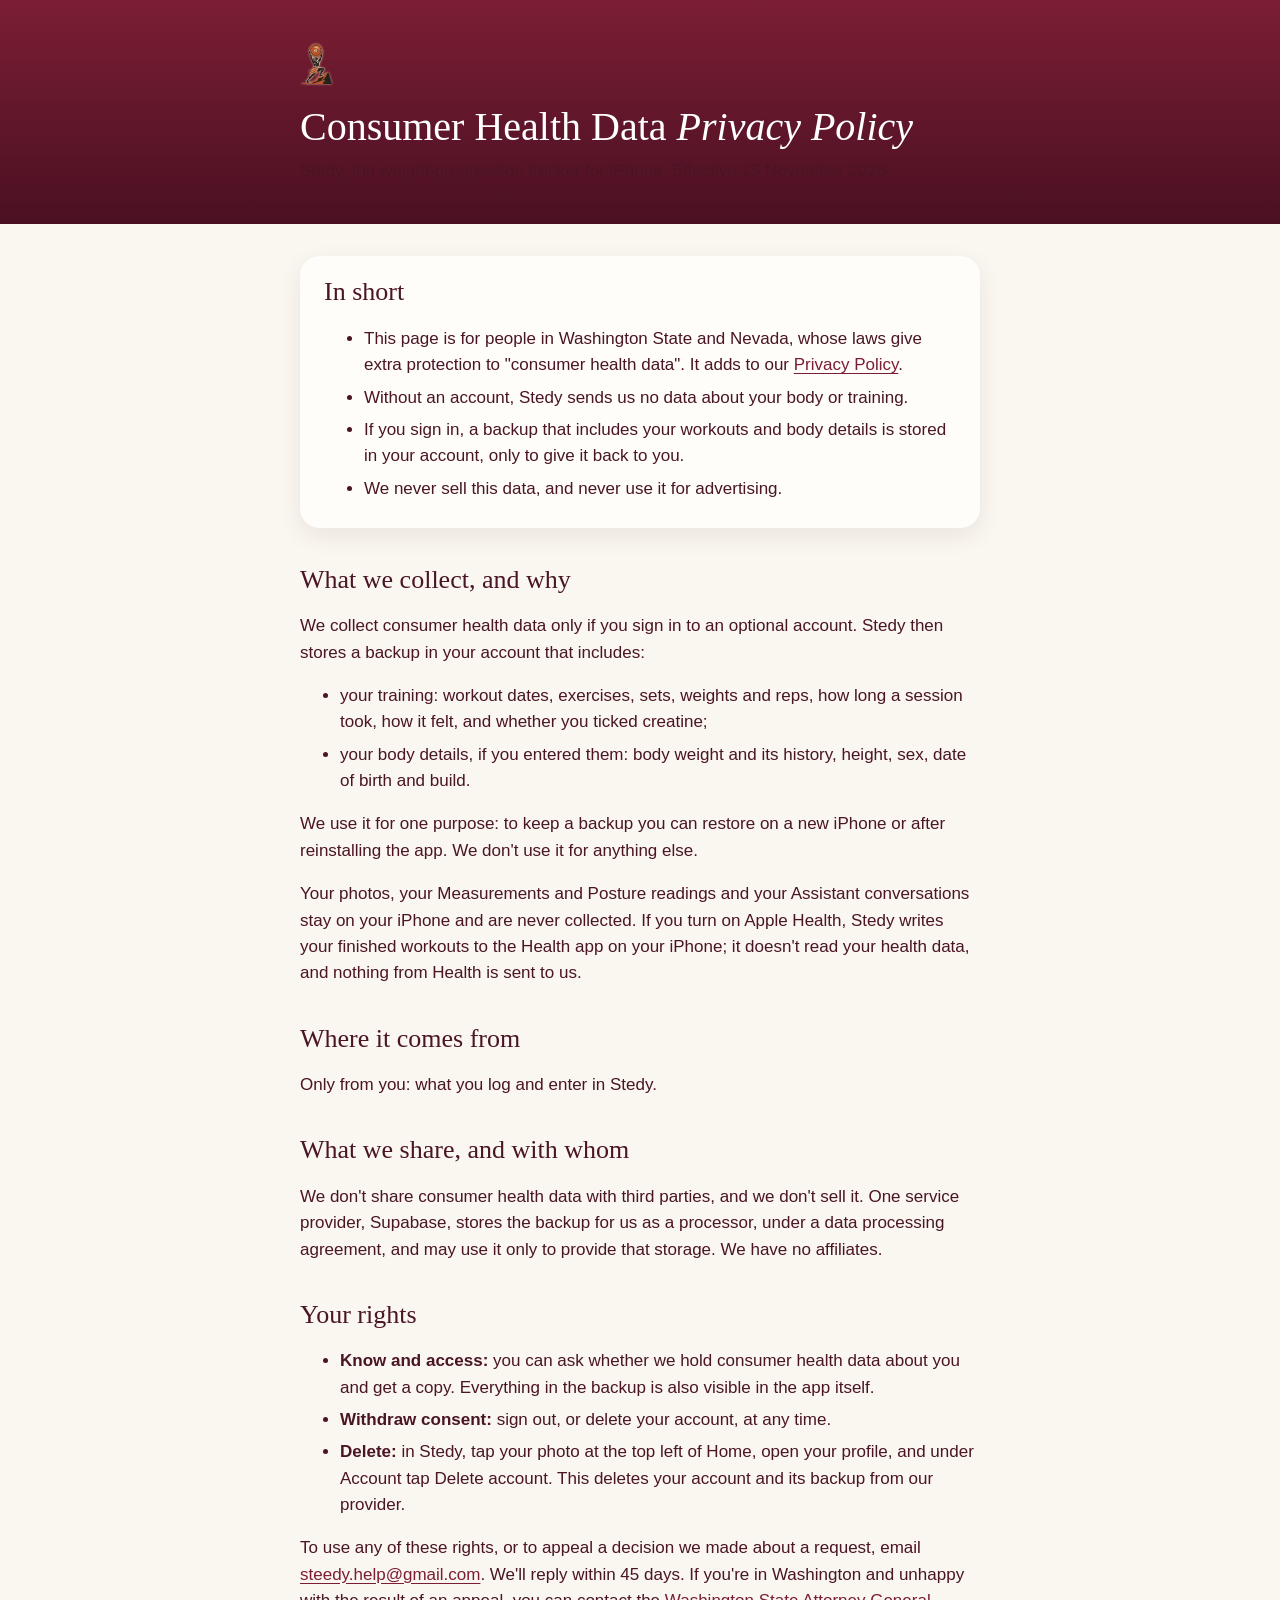
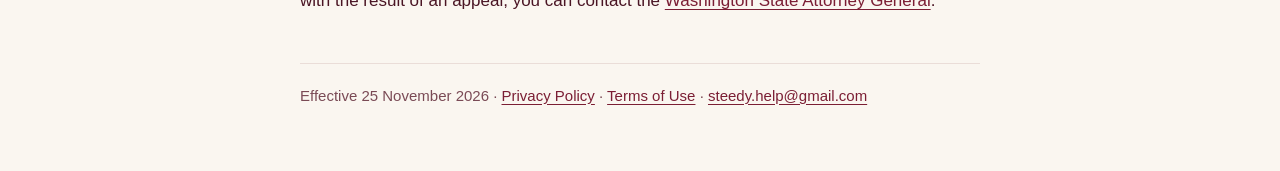
==== health-data.html @ a524a8ec "Legal pass, 25 Nov 2026 (not yet published): privacy policy revised in full in English and French (w" ====
<!doctype html>
<html lang="en">
<head>
<meta charset="utf-8">
<meta name="viewport" content="width=device-width, initial-scale=1">
<title>Stedy Consumer Health Data Privacy Policy</title>
<meta name="description" content="How the Stedy app handles consumer health data, for people in Washington State and Nevada.">
<link rel="icon" type="image/png" sizes="32x32" href="assets/img/favicon-32.png?v=20261029">
<link rel="apple-touch-icon" href="assets/img/apple-touch-icon.png?v=20261029">
<style>
  :root {
    --background: #FAF6F0;
    --surface: #FFFDFA;
    --text: #4A1524;
    --text-secondary: #7A4A55;
    --accent: #7B1E34;
    --hero-end: #4A1022;
    --on-hero: #FFFFFF;
    --separator: #EADDD8;
  }
  @media (prefers-color-scheme: dark) {
    :root {
      --background: #121214;
      --surface: #1C1C1F;
      --text: #F3F0EB;
      --text-secondary: #A19C98;
      --accent: #F3F0EB;
      --separator: #2C2B2F;
    }
  }
  * { box-sizing: border-box; }
  body {
    margin: 0;
    background: var(--background);
    color: var(--text);
    font: 17px/1.55 -apple-system, BlinkMacSystemFont, "SF Pro Text", "Segoe UI", Roboto, sans-serif;
    -webkit-text-size-adjust: 100%;
  }
  header {
    background: linear-gradient(180deg, #7B1E34, var(--hero-end));
    color: var(--on-hero);
    padding: 56px 16px 40px;
  }
  .wrap { max-width: 680px; margin: 0 auto; }
  .brand { display: flex; align-items: flex-end; height: 28px; margin-bottom: 20px; color: var(--on-hero); }
  .brand img { display: block; width: auto; height: 40px; filter: drop-shadow(0 0 1px rgba(243, 217, 181, .8)); }
  h1 { font: 400 40px/1.15 Georgia, serif; margin: 0 0 8px; }
  h1 em { font-style: italic; }
  header p { margin: 0; opacity: .85; }
  header .lang { margin-top: 12px; }
  header .lang a { color: var(--on-hero); }
  main { padding: 32px 16px 64px; }
  .summary {
    background: var(--surface);
    border-radius: 20px;
    padding: 20px 24px;
    box-shadow: 0 8px 24px rgba(74, 21, 36, .08);
    margin-bottom: 32px;
  }
  .summary h2 { margin-top: 0; }
  .summary ul { margin-bottom: 0; }
  h2 { font: 400 26px/1.25 Georgia, serif; margin: 36px 0 8px; }
  p, li { color: var(--text); }
  li { margin-bottom: 6px; }
  .muted { color: var(--text-secondary); }
  a { color: var(--accent); text-underline-offset: 3px; }
  footer { border-top: 1px solid var(--separator); padding-top: 20px; margin-top: 48px; font-size: 15px; }
</style>
</head>
<body>
<header>
  <div class="wrap">
    <div class="brand" aria-hidden="true"><img src="assets/img/logo-sisyphus.png?v=20261029" width="32" height="40" alt=""></div>
    <h1>Consumer Health Data <em>Privacy Policy</em></h1>
    <p>Stedy, the weight-progression tracker for iPhone. Effective 25 November 2026.</p>
  </div>
</header>
<main>
  <div class="wrap">
    <section class="summary">
      <h2>In short</h2>
      <ul>
        <li>This page is for people in Washington State and Nevada, whose laws give extra protection to "consumer health data". It adds to our <a href="privacy.html">Privacy Policy</a>.</li>
        <li>Without an account, Stedy sends us no data about your body or training.</li>
        <li>If you sign in, a backup that includes your workouts and body details is stored in your account, only to give it back to you.</li>
        <li>We never sell this data, and never use it for advertising.</li>
      </ul>
    </section>

    <h2>What we collect, and why</h2>
    <p>We collect consumer health data only if you sign in to an optional account. Stedy then stores a backup in your account that includes:</p>
    <ul>
      <li>your training: workout dates, exercises, sets, weights and reps, how long a session took, how it felt, and whether you ticked creatine;</li>
      <li>your body details, if you entered them: body weight and its history, height, sex, date of birth and build.</li>
    </ul>
    <p>We use it for one purpose: to keep a backup you can restore on a new iPhone or after reinstalling the app. We don't use it for anything else.</p>
    <p>Your photos, your Measurements and Posture readings and your Assistant conversations stay on your iPhone and are never collected. If you turn on Apple Health, Stedy writes your finished workouts to the Health app on your iPhone; it doesn't read your health data, and nothing from Health is sent to us.</p>

    <h2>Where it comes from</h2>
    <p>Only from you: what you log and enter in Stedy.</p>

    <h2>What we share, and with whom</h2>
    <p>We don't share consumer health data with third parties, and we don't sell it. One service provider, Supabase, stores the backup for us as a processor, under a data processing agreement, and may use it only to provide that storage. We have no affiliates.</p>

    <h2>Your rights</h2>
    <ul>
      <li><strong>Know and access:</strong> you can ask whether we hold consumer health data about you and get a copy. Everything in the backup is also visible in the app itself.</li>
      <li><strong>Withdraw consent:</strong> sign out, or delete your account, at any time.</li>
      <li><strong>Delete:</strong> in Stedy, tap your photo at the top left of Home, open your profile, and under Account tap Delete account. This deletes your account and its backup from our provider.</li>
    </ul>
    <p>To use any of these rights, or to appeal a decision we made about a request, email <a href="mailto:steedy.help@gmail.com">steedy.help@gmail.com</a>. We'll reply within 45 days. If you're in Washington and unhappy with the result of an appeal, you can contact the <a href="https://www.atg.wa.gov/file-complaint">Washington State Attorney General</a>.</p>

    <footer class="muted">Effective 25 November 2026 · <a href="privacy.html">Privacy Policy</a> · <a href="terms.html">Terms of Use</a> · <a href="mailto:steedy.help@gmail.com">steedy.help@gmail.com</a></footer>
  </div>
</main>
</body>
</html>
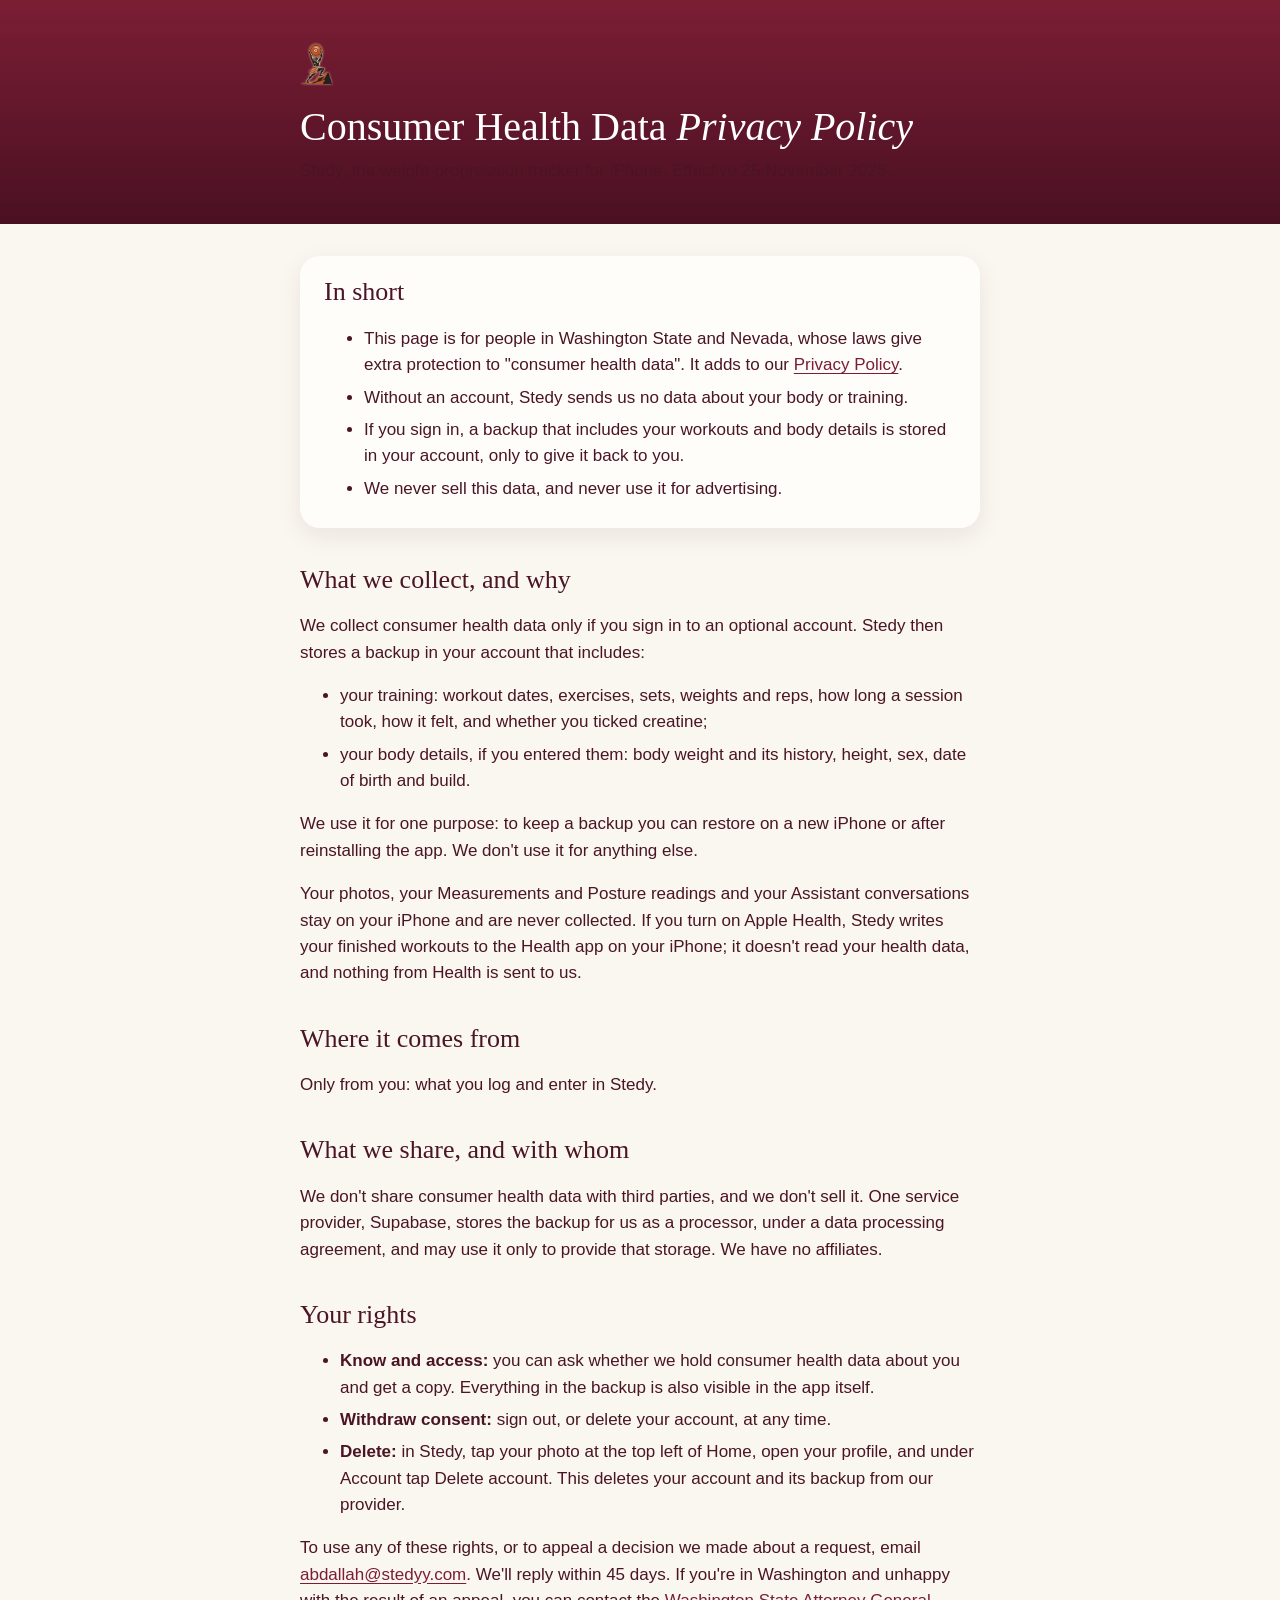
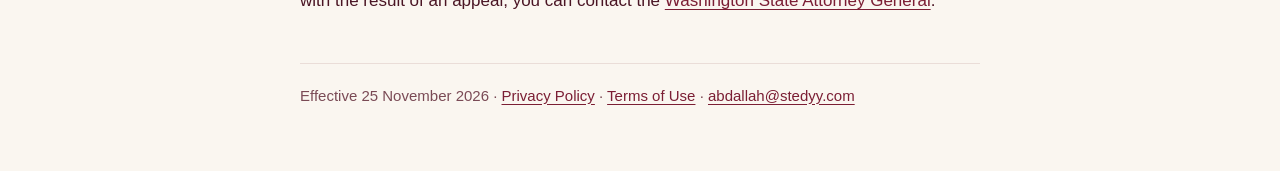
==== commit a2803138: "Support address is abdallah@stedyy.com on every page" ====
--- a/health-data.html
+++ b/health-data.html
@@ -108,9 +108,9 @@
       <li><strong>Withdraw consent:</strong> sign out, or delete your account, at any time.</li>
       <li><strong>Delete:</strong> in Stedy, tap your photo at the top left of Home, open your profile, and under Account tap Delete account. This deletes your account and its backup from our provider.</li>
     </ul>
-    <p>To use any of these rights, or to appeal a decision we made about a request, email <a href="mailto:steedy.help@gmail.com">steedy.help@gmail.com</a>. We'll reply within 45 days. If you're in Washington and unhappy with the result of an appeal, you can contact the <a href="https://www.atg.wa.gov/file-complaint">Washington State Attorney General</a>.</p>
+    <p>To use any of these rights, or to appeal a decision we made about a request, email <a href="mailto:abdallah@stedyy.com">abdallah@stedyy.com</a>. We'll reply within 45 days. If you're in Washington and unhappy with the result of an appeal, you can contact the <a href="https://www.atg.wa.gov/file-complaint">Washington State Attorney General</a>.</p>
 
-    <footer class="muted">Effective 25 November 2026 · <a href="privacy.html">Privacy Policy</a> · <a href="terms.html">Terms of Use</a> · <a href="mailto:steedy.help@gmail.com">steedy.help@gmail.com</a></footer>
+    <footer class="muted">Effective 25 November 2026 · <a href="privacy.html">Privacy Policy</a> · <a href="terms.html">Terms of Use</a> · <a href="mailto:abdallah@stedyy.com">abdallah@stedyy.com</a></footer>
   </div>
 </main>
 </body>
